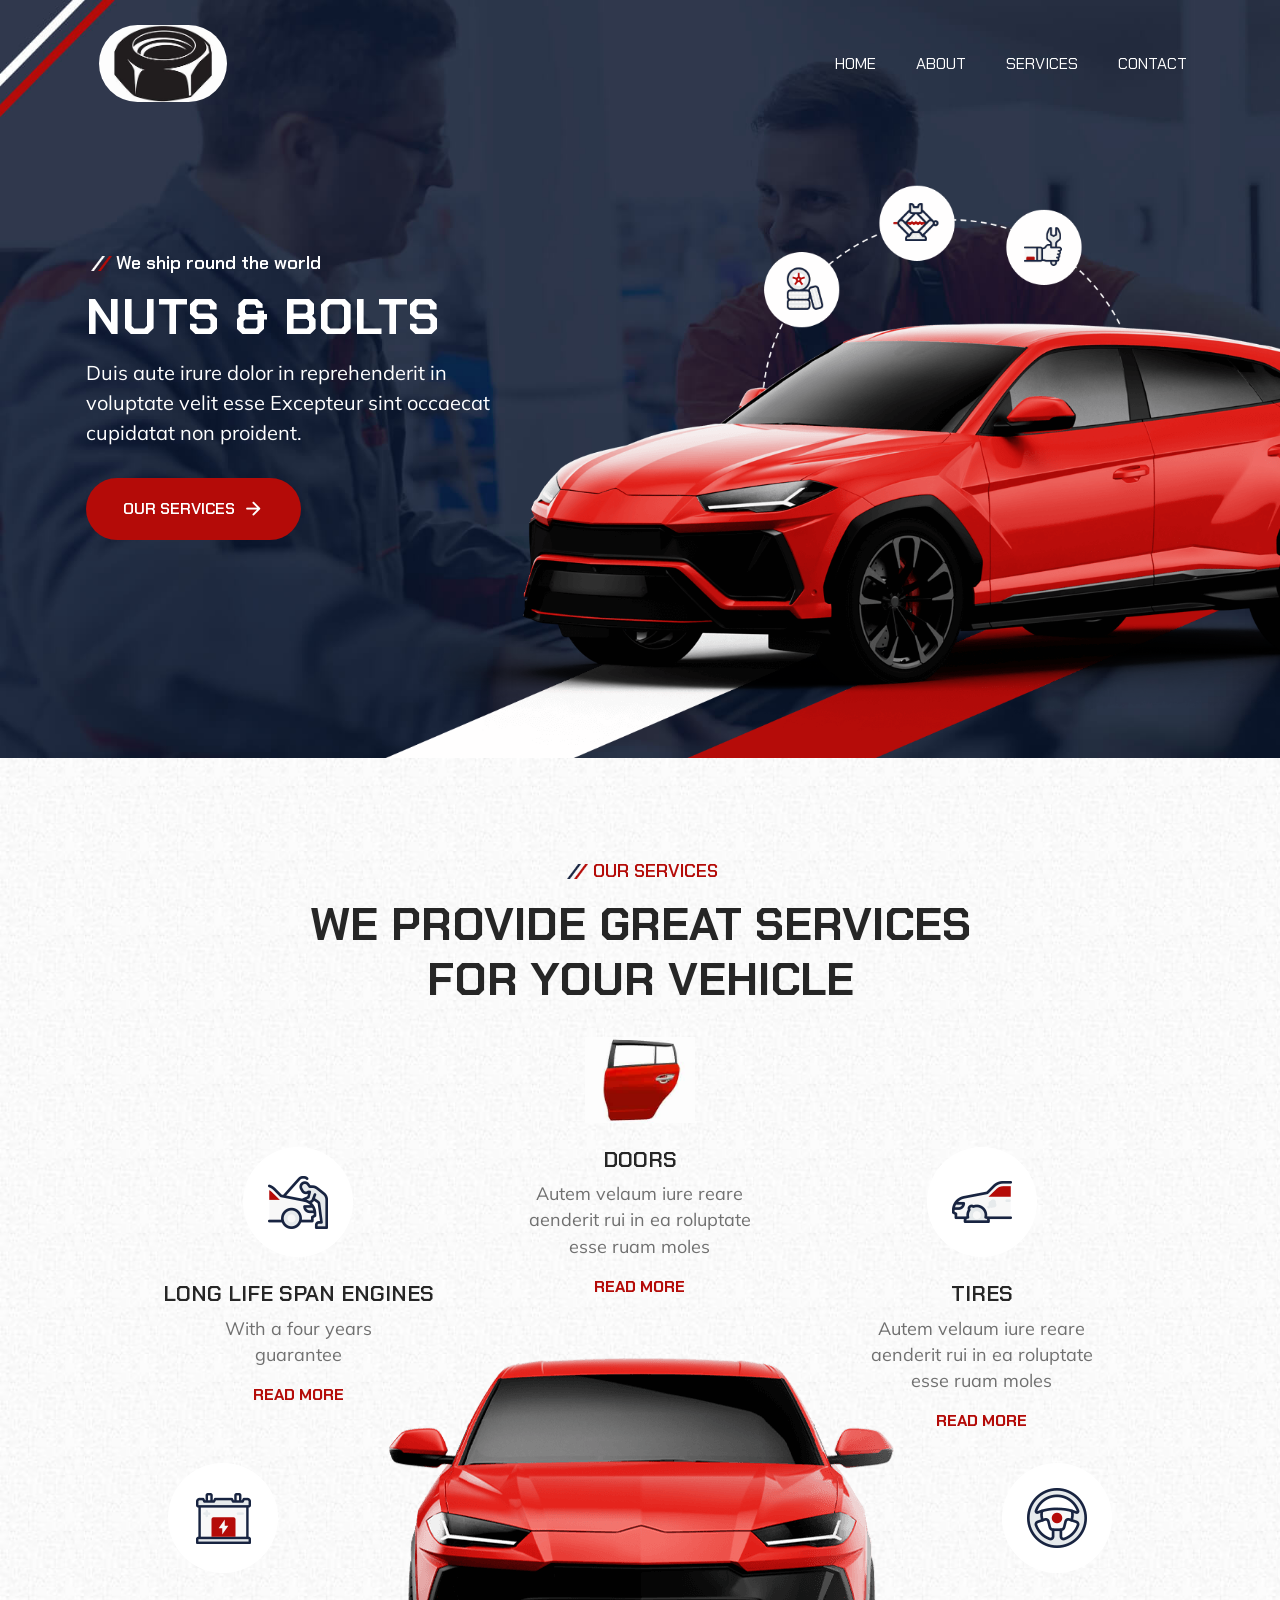
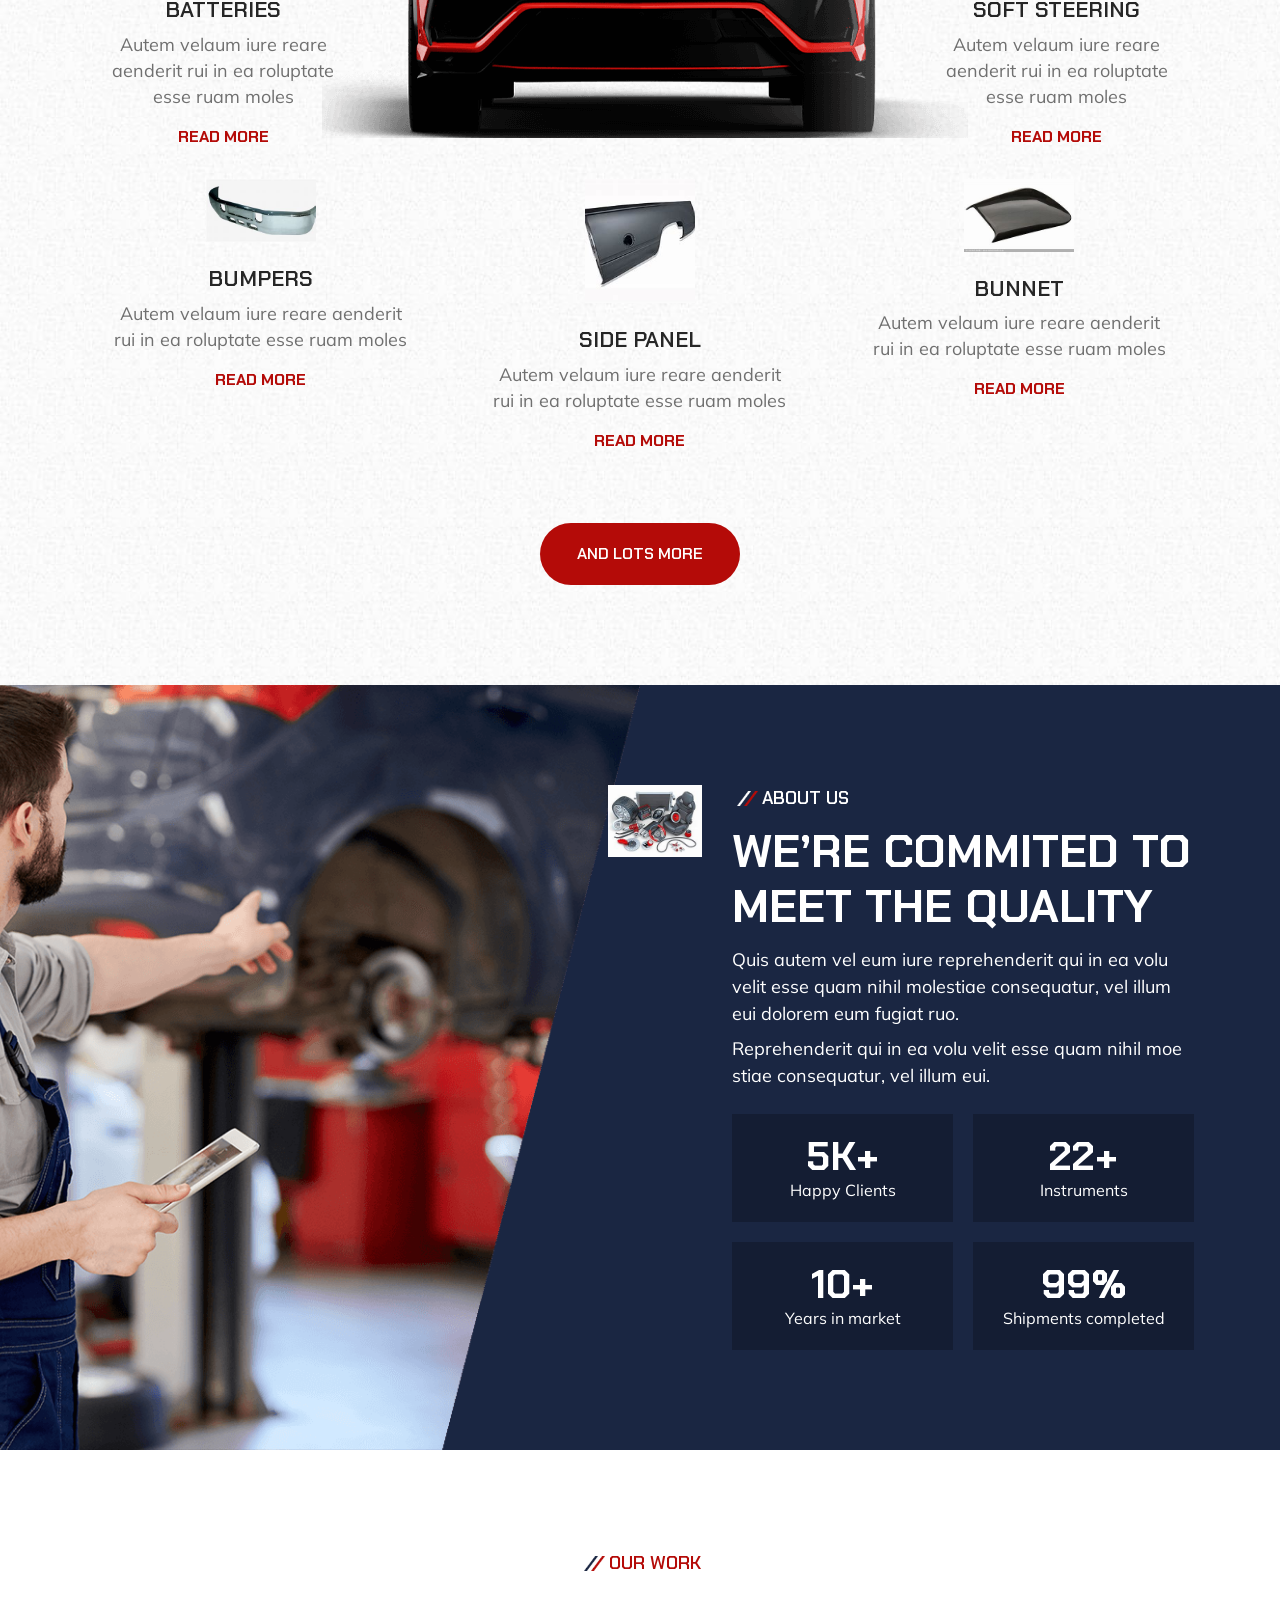
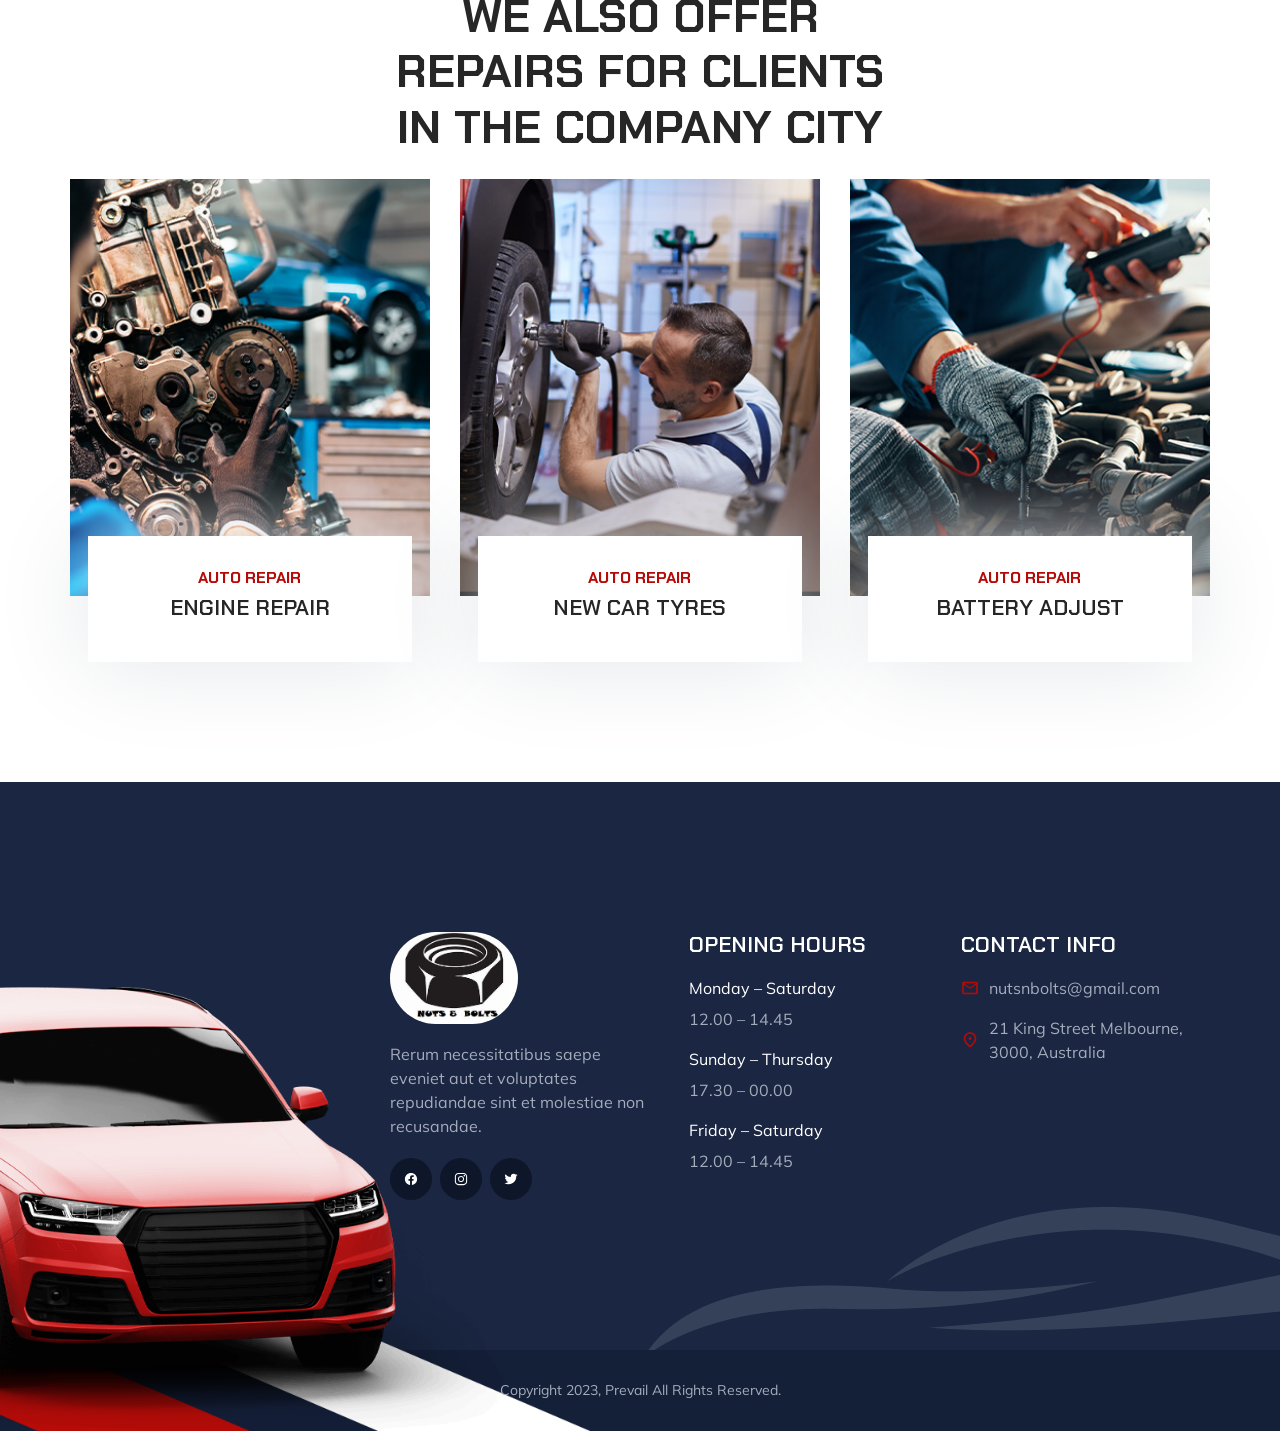
==== index.html @ 9224f27b "site update" ====
<!DOCTYPE html>
<html lang="en">

<head>
  <meta charset="UTF-8">
  <meta http-equiv="X-UA-Compatible" content="IE=edge">
  <meta name="viewport" content="width=device-width, initial-scale=1.0">

  <!-- 
    - primary meta tags
  -->
  <title>Nuts & Bolts</title>
  <meta name="title" content="Autofix - Auto Maintenance & Repair Service">
  <meta name="description" content="This is a vehicle repair html template made by codewithsadee">

  <!-- 
    - favicon
  -->
  <link rel="shortcut icon" href="assets/images/screw.png" type="image/svg+xml">

  <!-- 
    - google font link
  -->
  <link rel="preconnect" href="https://fonts.googleapis.com">
  <link rel="preconnect" href="https://fonts.gstatic.com" crossorigin>
  <link href="https://fonts.googleapis.com/css2?family=Chakra+Petch:wght@400;600;700&family=Mulish&display=swap"
    rel="stylesheet">

  <!-- 
    - material icon font
  -->
  <link rel="stylesheet"
    href="https://fonts.googleapis.com/css2?family=Material+Symbols+Rounded:opsz,wght,FILL,GRAD@40,600,0,0" />

  <!-- 
    - custom css link
  -->
  <link rel="stylesheet" href="./assets/css/style.css">

  <!-- 
    - preload images
  -->
  <link rel="preload" as="image" href="./assets/images/hero-banner.png">
  <link rel="preload" as="image" href="./assets/images/hero-bg.jpg">

</head>

<body>

  <!-- 
    - #HEADER
  -->

  <header class="header">
    <div class="container">

      <a href="#" class="logo">
        <img src="./assets/images/bolt.jfif" width="128" height="63" alt="autofix home">
      </a>

      <nav class="navbar" data-navbar>
        <ul class="navbar-list">

          <li>
            <a href="#" class="navbar-link">Home</a>
          </li>

          <li>
            <a href="#about" class="navbar-link">About</a>
          </li>

          <li>
            <a href="#service-label" class="navbar-link">Services</a>
          </li>

          <li>
            <a href="#contact" class="navbar-link">Contact</a>
          </li>

        </ul>
      </nav>

      <!--<a href="#" class="btn btn-primary">
        <span class="span">Get a Quote</span>

        <span class="material-symbols-rounded">arrow_forward</span>
      </a>-->

      <button class="nav-toggle-btn" aria-label="toggle menu" data-nav-toggler>
        <span class="nav-toggle-icon icon-1"></span>
        <span class="nav-toggle-icon icon-2"></span>
        <span class="nav-toggle-icon icon-3"></span>
      </button>

    </div>
  </header>





  <main>
    <article>

      <!-- 
        - #HERO
      -->

      <section class="hero has-bg-image" aria-label="home" style="background-image: url('./assets/images/hero-bg.jpg')">
        <div class="container">

          <div class="hero-content">

            <p class="section-subtitle :dark">We ship round the world</p>

            <h1 class="h1 section-title">Nuts & Bolts</h1>

            <p class="section-text">
              Duis aute irure dolor in reprehenderit in voluptate velit esse Excepteur sint occaecat cupidatat non
              proident.
            </p>

            <a href="#service-label" class="btn">
              <span class="span">Our Services</span>

              <span class="material-symbols-rounded">arrow_forward</span>
            </a>

          </div>

          <figure class="hero-banner" style="--width: 1228; --height: 789;">
            <img src="./assets/images/hero-banner.png" width="1228" height="789" alt="red motor vehicle"
              class="move-anim">
          </figure>

        </div>
      </section>





      <!-- 
        - #SERVICE
      -->

      <section class="section service has-bg-image" aria-labelledby="service-label"
        style="background-image: url('./assets/images/service-bg.jpg')">
        <div class="container">

          <p class="section-subtitle :light" id="service-label">Our services</p>

          <h2 class="h2 section-title">We Provide Great Services For your Vehicle</h2>

          <ul class="service-list">

            <li>
              <div class="service-card">

                <figure class="card-icon">
                  <img src="./assets/images/services-1.png" width="110" height="110" loading="lazy" alt="Engine Repair">
                </figure>

                <h3 class="h3 card-title">Long life span engines</h3>

                <p class="card-text">
                  With a four years guarantee
                </p>

                <a href="#" class="btn-link">Read more</a>

              </div>
            </li>

            <li>
              <div class="service-card">

                <figure class="card-icon">
                  <img src="./assets/images/door.jfif" width="110" height="110" loading="lazy" alt="Brake Repair">
                </figure>

                <h3 class="h3 card-title">DOORS</h3>

                <p class="card-text">
                  Autem velaum iure reare aenderit rui in ea roluptate esse ruam moles
                </p>

                <a href="#" class="btn-link">Read more</a>

              </div>
            </li>

            <li>
              <div class="service-card">

                <figure class="card-icon">
                  <img src="./assets/images/services-3.png" width="110" height="110" loading="lazy" alt="Tire Repair">
                </figure>

                <h3 class="h3 card-title">Tires</h3>

                <p class="card-text">
                  Autem velaum iure reare aenderit rui in ea roluptate esse ruam moles
                </p>

                <a href="#" class="btn-link">Read more</a>

              </div>
            </li>

            <li>
              <div class="service-card">

                <figure class="card-icon">
                  <img src="./assets/images/services-4.png" width="110" height="110" loading="lazy"
                    alt="Battery Repair">
                </figure>

                <h3 class="h3 card-title">Batteries</h3>

                <p class="card-text">
                  Autem velaum iure reare aenderit rui in ea roluptate esse ruam moles
                </p>

                <a href="#" class="btn-link">Read more</a>

              </div>
            </li>

            <li class="service-banner">
              <img src="./assets/images/services-5.png" width="646" height="380" loading="lazy" alt="Red Car"
                class="move-anim">
            </li>

            <li>
              <div class="service-card">

                <figure class="card-icon">
                  <img src="./assets/images/services-6.png" width="110" height="110" loading="lazy"
                    alt="Steering Repair">
                </figure>

                <h3 class="h3 card-title"> Soft Steering</h3>

                <p class="card-text">
                  Autem velaum iure reare aenderit rui in ea roluptate esse ruam moles
                </p>

                <a href="#" class="btn-link">Read more</a>

              </div>
            </li>
			         <li>
              <div class="service-card">

                <figure class="card-icon">
                  <img src="./assets/images/bumper.jfif" width="110" height="110" loading="lazy" alt="Brake Repair">
                </figure>

                <h3 class="h3 card-title">Bumpers</h3>

                <p class="card-text">
                  Autem velaum iure reare aenderit rui in ea roluptate esse ruam moles
                </p>

                <a href="#" class="btn-link">Read more</a>

              </div>
            </li>
					         <li>
              <div class="service-card">

                <figure class="card-icon">
                  <img src="./assets/images/sidepanel.jfif" width="110" height="110" loading="lazy" alt="Brake Repair">
                </figure>

                <h3 class="h3 card-title">side panel</h3>

                <p class="card-text">
                  Autem velaum iure reare aenderit rui in ea roluptate esse ruam moles
                </p>

                <a href="#" class="btn-link">Read more</a>

              </div>
            </li>
					         <li>
              <div class="service-card">

                <figure class="card-icon">
                  <img src="./assets/images/bunnet.jfif" width="110" height="110" loading="lazy" alt="Brake Repair">
                </figure>

                <h3 class="h3 card-title">Bunnet</h3>

                <p class="card-text">
                  Autem velaum iure reare aenderit rui in ea roluptate esse ruam moles
                </p>

                <a href="#" class="btn-link">Read more</a>

              </div>
            </li>

          </ul>

          <a href="#" class="btn">
            <span class="span">And Lots More</span>

            <!-- <span class="material-symbols-rounded">arrow_forward</span> -->
          </a>

        </div>
      </section>





      <!-- 
        - #ABOUT
      -->

      <section class="section about has-before" aria-labelledby="about-label">
        <div class="container">

          <figure class="about-banner">
            <img src="./assets/images/carp1.jfif" width="540" height="540" loading="lazy"
              alt="vehicle repire equipments" class="w-100">
          </figure>

          <div class="about-content">

            <p class="section-subtitle :dark" id="about">About Us</p>

            <h2 class="h2 section-title">We’re Commited to Meet the quality</h2>

            <p class="section-text">
              Quis autem vel eum iure reprehenderit qui in ea volu velit esse quam nihil molestiae consequatur, vel
              illum eui dolorem eum fugiat ruo.
            </p>

            <p class="section-text">
              Reprehenderit qui in ea volu velit esse quam nihil moe stiae consequatur, vel illum eui.
            </p>

            <ul class="about-list">

              <li class="about-item">
                <p>
                  <strong class="display-1 strong">5K+</strong> Happy Clients
                </p>
              </li>

              <li class="about-item">
                <p>
                  <strong class="display-1 strong">22+</strong> Instruments
                </p>
              </li>

              <li class="about-item">
                <p>
                  <strong class="display-1 strong">10+</strong> Years in market
                </p>
              </li>

              <li class="about-item">
                <p>
                  <strong class="display-1 strong">99%</strong> Shipments completed
                </p>
              </li>

            </ul>

          </div>

        </div>
      </section>





      <!-- 
        - #WORK
      -->

      <section class="section work" aria-labelledby="work-label">
        <div class="container">

          <p class="section-subtitle :light" id="work-label">Our Work</p>
          <h2 class="h2 section-title">We also offer repairs for clients in the company city</h2>
         <!-- <h2 class="h2 section-title">Latest projects we have done</h2>-->

          <ul class="has-scrollbar">

            <li class="scrollbar-item">
              <div class="work-card">

                <figure class="card-banner img-holder" style="--width: 350; --height: 406;">
                  <img src="./assets/images/work-1.jpg" width="350" height="406" loading="lazy" alt="Engine Repair"
                    class="img-cover">
                </figure>

                <div class="card-content">
                  <p class="card-subtitle">Auto Repair</p>

                  <h3 class="h3 card-title">Engine Repair</h3>

                <!--   <a href="#" class="card-btn">
                    <span class="material-symbols-rounded">arrow_forward</span>
                  </a> -->
                </div>

              </div>
            </li>

            <li class="scrollbar-item">
              <div class="work-card">

                <figure class="card-banner img-holder" style="--width: 350; --height: 406;">
                  <img src="./assets/images/work-2.jpg" width="350" height="406" loading="lazy" alt="Car Tyre change"
                    class="img-cover">
                </figure>

                <div class="card-content">
                  <p class="card-subtitle">Auto Repair</p>

                  <h3 class="h3 card-title">New Car Tyres </h3>

                 <!--  <a href="#" class="card-btn">
                    <span class="material-symbols-rounded">arrow_forward</span>
                  </a> -->
                </div>

              </div>
            </li>

            <li class="scrollbar-item">
              <div class="work-card">

                <figure class="card-banner img-holder" style="--width: 350; --height: 406;">
                  <img src="./assets/images/work-3.jpg" width="350" height="406" loading="lazy" alt="Battery Adjust"
                    class="img-cover">
                </figure>

                <div class="card-content">
                  <p class="card-subtitle">Auto Repair</p>

                  <h3 class="h3 card-title">Battery Adjust</h3>

             <!--      <a href="#" class="card-btn">
                    <span class="material-symbols-rounded">arrow_forward</span>
                  </a> -->
                </div>

              </div>
            </li>

          </ul>

        </div>
      </section>

    </article>
  </main>





  <!-- 
    - #FOOTER
  -->

  <footer class="footer" id="contact">

    <div class="footer-top section">
      <div class="container">

        <div class="footer-brand">

          <a href="#" class="logo">
            <img src="./assets/images/bolt2.jfif" width="128" height="63" alt="gnuts n bolts home">
          </a>

          <p class="footer-text">
            Rerum necessitatibus saepe eveniet aut et voluptates repudiandae sint et molestiae non recusandae.
          </p>

          <ul class="social-list">

            <li>
              <a href="#" class="social-link">
                <img src="./assets/images/facebook.svg" alt="facebook">
              </a>
            </li>

            <li>
              <a href="#" class="social-link">
                <img src="./assets/images/instagram.svg" alt="instagram">
              </a>
            </li>

            <li>
              <a href="#" class="social-link">
                <img src="./assets/images/twitter.svg" alt="twitter">
              </a>
            </li>

          </ul>

        </div>

        <ul class="footer-list">

          <li>
            <p class="h3">Opening Hours</p>
          </li>

          <li>
            <p class="p">Monday – Saturday</p>

            <span class="span">12.00 – 14.45</span>
          </li>

          <li>
            <p class="p">Sunday – Thursday</p>

            <span class="span">17.30 – 00.00</span>
          </li>

          <li>
            <p class="p">Friday – Saturday</p>

            <span class="span">12.00 – 14.45</span>
          </li>

        </ul>

        <ul class="footer-list">

          <li>
            <p class="h3">Contact Info</p>
          </li>

          <!--<li>
            <a href="tel:+01234567890" class="footer-link">
              <span class="material-symbols-rounded">call</span>

              <span class="span">+01 2 3456 7890</span>
            </a>
          </li>-->

          <li>
            <a href="mailto:nutsnbolts@gmail.com" class="footer-link">
              <span class="material-symbols-rounded">mail</span>

              <span class="span">nutsnbolts@gmail.com</span>
            </a>
          </li>

          <li>
            <address class="footer-link address">
              <span class="material-symbols-rounded">location_on</span>

              <span class="span">21 King Street Melbourne, 3000, Australia</span>
            </address>
          </li>

        </ul>

      </div>

      <img src="./assets/images/footer-shape-3.png" width="637" height="173" loading="lazy" alt="Shape"
        class="shape shape-3 move-anim">

    </div>

    <div class="footer-bottom">
      <div class="container">

        <p class="copyright">Copyright 2023, Prevail All Rights Reserved.</p>

        <img src="./assets/images/footer-shape-2.png" width="778" height="335" loading="lazy" alt="Shape"
          class="shape shape-2">

        <img src="./assets/images/footer-shape-1.png" width="805" height="652" loading="lazy" alt="Red Car"
          class="shape shape-1 move-anim">

      </div>
    </div>

  </footer>





  <!-- 
    - custom js link
  -->
  <script src="./assets/js/script.js"></script>

</body>

</html>
---- assets/css/style.css ----
/*-----------------------------------*\
  #style.css
\*-----------------------------------*/


:root {

  /**
   * colors
   */

  --international-orange-engineering: hsl(1, 91%, 37%);
  --cadet-blue-creyola: hsl(222, 14%, 69%);
  --oxford-blue-1: hsl(222, 47%, 15%);
  --oxford-blue-2: hsl(222, 44%, 14%);
  --oxford-blue-3: hsl(222, 50%, 11%);
  --sonic-silver: hsl(0, 0%, 44%);
  --space-cadet: hsl(222, 44%, 18%);
  --pastel-pink: hsl(1, 53%, 75%);
  --eerie-black: hsl(0, 0%, 15%);
  --light-gray: hsl(0, 0%, 80%);
  --white: hsl(0, 0%, 100%);

  /**
   * typography
   */

  --ff-chakra-petch: 'Chakra Petch', sans-serif;
  --ff-mulish: 'Mulish', sans-serif;
  
  --fs-1: 3.5rem;
  --fs-2: 3rem;
  --fs-3: 2.4rem;
  --fs-4: 1.8rem;
  --fs-5: 1.4rem;
  --fs-6: 1.2rem;
  
  --fw-400: 400;
  --fw-600: 600;
  --fw-700: 700;

  /**
   * spacing
   */

  --section-padding: 60px;

  /**
   * box shadow
   */

  --shadow: 0px 0px 100px 0px hsl(216, 9%, 90%);

  /**
   * border radius
   */

  --radius-pill: 100px;
  --radius-circle: 50%;

  /**
   * transition
   */

  --transition: 0.25s ease;
  --cubic-out: cubic-bezier(0.05, 0.83, 0.52, 0.97);

}





/*-----------------------------------*\
  #RESET
\*-----------------------------------*/

*,
*::before,
*::after {
  margin: 0;
  padding: 0;
  box-sizing: border-box;
}

li { list-style: none; }

a,
img,
span,
button { display: block; }

a {
  color: inherit;
  text-decoration: none;
}

img { height: auto; }

button {
  background: none;
  border: none;
  font: inherit;
  cursor: pointer;
}

address { font-style: normal; }

html {
  font-family: var(--ff-mulish);
  font-size: 10px;
  scroll-behavior: smooth;
}

body {
  background-color: var(--white);
  color: var(--sonic-silver);
  font-size: 1.6rem;
  line-height: 1.5;
}

:focus-visible { outline-offset: 4px; }

::-webkit-scrollbar { width: 10px; }

::-webkit-scrollbar-track { background-color: hsl(0, 0%, 98%); }

::-webkit-scrollbar-thumb { background-color: hsl(0, 0%, 80%); }

::-webkit-scrollbar-thumb:hover { background-color: hsl(0, 0%, 70%); }



.container { padding-inline: 16px; }

.material-symbols-rounded {
  --fs: 1em;
  font-variation-settings: 'FILL' 0, 'wght' 600, 'GRAD' 0, 'opsz' 40;
  font-size: var(--fs);
  width: 1em;
  overflow: hidden;
}

.has-bg-image {
  background-repeat: no-repeat;
  background-size: cover;
  background-position: left;
}

.section-subtitle {
  max-width: max-content;
  font-family: var(--ff-chakra-petch);
  font-size: var(--fs-5);
  font-weight: var(--fw-600);
  text-transform: uppercase;
  margin-block-end: 12px;
  margin-inline: auto;
}

.section-subtitle::before {
  content: "";
  display: inline-block;
  height: 15px;
  width: 30px;
  margin-block-end: -2px;
  background-repeat: no-repeat;
  background-size: contain;
  background-position: center;
}

.section-subtitle.\:dark { color: var(--white); }

.section-subtitle.\:dark::before { background-image: url('../images/text-bars-light.png'); }

.section-subtitle.\:light { color: var(--international-orange-engineering); }

.section-subtitle.\:light::before { background-image: url('../images/text-bars-dark.png'); }

.section-title { text-align: center; }

.h1,
.h2,
.h3,
.display-1 {
  font-family: var(--ff-chakra-petch);
  font-weight: var(--fw-700);
  text-transform: uppercase;
}

.display-1 { font-size: var(--fs-1); }

.h1 {
  color: var(--white);
  font-size: var(--fs-2);
  line-height: 1.1;
  letter-spacing: 1px;
}

.h2,
.h3 {
  color: var(--eerie-black);
  font-weight: var(--fw-600);
  line-height: 1.2;
}

.h2 { font-size: var(--fs-3); }

.h3 { font-size: var(--fs-4); }

.btn {
  background-color: var(--international-orange-engineering);
  color: var(--white);
  max-width: max-content;
  font-family: var(--ff-chakra-petch);
  font-weight: var(--fw-600);
  text-transform: uppercase;
  display: flex;
  align-items: center;
  gap: 8px;
  padding: 12px 20px;
  border: 1px solid transparent;
  border-radius: var(--radius-pill);
  transition: var(--transition);
  will-change: transform;
}

.btn:is(:hover, :focus-visible) {
  transform: translateY(-5px);
  background-color: var(--oxford-blue-3);
  border-color: var(--white);
}

.move-anim { animation: moving 2s ease-in-out infinite alternate; }

@keyframes moving {
  0% { transform: translateY(0); }
  100% { transform: translateY(10px); }
}

.section { padding-block: var(--section-padding); }

.btn-link {
  font-family: var(--ff-chakra-petch);
  text-transform: uppercase;
  color: var(--international-orange-engineering);
  font-weight: var(--fw-700);
}

.w-100 { width: 100%; }

.img-holder {
  aspect-ratio: var(--width) / var(--height);
  background-color: var(--light-gray);
  overflow: hidden;
}

.img-cover {
  width: 100%;
  height: 100%;
  object-fit: cover;
}

.has-scrollbar {
  display: flex;
  align-items: center;
  gap: 30px;
  overflow-x: auto;
  scroll-snap-type: inline mandatory;
  padding-block-end: 20px;
}

.scrollbar-item {
  min-width: 100%;
  scroll-snap-align: start;
}

.has-scrollbar::-webkit-scrollbar { height: 16px; }

.has-scrollbar::-webkit-scrollbar-track {
  background-color: var(--pastel-pink);
  border-radius: 20px;
}

.has-scrollbar::-webkit-scrollbar-thumb {
  background-color: var(--international-orange-engineering);
  border-radius: 20px;
  border: 3px solid var(--pastel-pink);
}

.has-scrollbar::-webkit-scrollbar-button { width: 15%; }





/*-----------------------------------*\
  #HEADER
\*-----------------------------------*/

.header .btn { display: none; }

.header {
  position: absolute;
  top: 0;
  left: 0;
  width: 100%;
  padding: 40px 15px;
  padding-inline-start: 40px;
  z-index: 4;
}

.header .container {
  display: flex;
  justify-content: space-between;
  align-items: center;
}

.logo img {
  width: 100px;
  border-radius: 50px;

 }

.nav-toggle-icon {
  width: 30px;
  height: 2px;
  background-color: var(--white);
  transition: var(--transition);
}

.nav-toggle-icon:not(:last-child) { margin-block-end: 7px; }

.nav-toggle-btn.active .icon-2 {
  opacity: 0;
  transform: translateX(-10px);
}

.nav-toggle-btn.active .icon-1 { transform: rotate(45deg) translate(8px, 8px); }

.nav-toggle-btn.active .icon-3 { transform: rotate(-45deg) translate(4px, -4px); }

.navbar {
  position: absolute;
  top: 100px;
  right: 30px;
  background-color: var(--international-orange-engineering);
  min-width: max-content;
  width: 30%;
  transform: translateY(20px);
  opacity: 0;
  visibility: hidden;
  transition: 0.25s var(--cubic-out);
  z-index: 2;
}

.navbar.active {
  transform: translateY(0);
  opacity: 1;
  visibility: visible;
  transition-duration: 0.5s;
}

.navbar-link {
  font-family: var(--ff-chakra-petch);
  font-size: var(--fs-5);
  text-transform: uppercase;
  color: var(--white);
  padding: 10px 20px;
  transition: var(--transition);
}

.navbar-link:is(:hover, :focus-visible) {
  background-color: var(--white);
  color: var(--international-orange-engineering);
}




/*-----------------------------------*\
  #HERO
\*-----------------------------------*/

.hero {
  position: relative;
  padding-block-start: calc(var(--section-padding) + 70px);
  text-align: center;
  z-index: 1;
  overflow: hidden;
}

.hero .container {
  display: grid;
  gap: 30px;
}

.hero .section-subtitle { text-transform: unset; }

.hero .section-text {
  color: var(--white);
  margin-block: 14px 18px;
}

.hero .btn { margin-inline: auto; }

.hero-banner { aspect-ratio: var(--width) / var(--height); }

.hero-banner img {
  position: absolute;
  bottom: 0;
  right: 0;
  width: 90%;
  z-index: -1;
}





/*-----------------------------------*\
  #SERVICE
\*-----------------------------------*/

.service-banner { display: none; }

.service { text-align: center; }

.service-list {
  gap: 0;
  margin-block-end: 40px;
}

.service-card .card-icon {
  max-width: max-content;
  margin-inline: auto;
  margin-block-end: 24px;
}

.service-card .card-text {
  line-height: 1.2;
  margin-block: 8px;
}

.service .btn { margin-inline: auto; }





/*-----------------------------------*\
  #ABOUT
\*-----------------------------------*/

.about {
  background-color: var(--space-cadet);
  color: var(--white);
  text-align: center;
}

.about .container {
  display: grid;
  gap: 50px;
}

.about .section-title { color: var(--white); }

.about .section-text:nth-child(3) { margin-block: 12px 8px; }

.about-list {
  display: grid;
  gap: 25px;
  margin-block-start: 25px;
}

.about-item {
  background-color: var(--oxford-blue-2);
  padding: 40px 20px;
  transition: var(--transition);
}

.about-item:hover {
  background-color: var(--international-orange-engineering);
  transform: translateY(-8px);
}

.about-item .strong {
  display: block;
  line-height: 1.1;
}





/*-----------------------------------*\
  #WORK
\*-----------------------------------*/

.work .container { padding-inline: 0; }

.work .section-title { margin-block-end: 24px; }

.work-card { position: relative; }

.work-card .card-content {
  background-color: var(--white);
  max-width: 90%;
  padding: 30px 10px;
  margin-block-start: -60px;
  margin-inline: auto;
  position: relative;
  text-align: center;
  box-shadow: var(--shadow);
}

.work-card .card-subtitle {
  font-family: var(--ff-chakra-petch);
  text-transform: uppercase;
  color: var(--international-orange-engineering);
  font-weight: var(--fw-700);
  margin-block-end: 5px;
}

.work-card .card-title { margin-block-end: 10px; }

.work-card .card-btn {
  background-color: var(--international-orange-engineering);
  color: var(--white);
  font-size: 2rem;
  margin-inline: auto;
  width: 38px;
  height: 38px;
  display: grid;
  place-items: center;
  border-radius: var(--radius-circle);
}





/*-----------------------------------*\
  #FOOTER
\*-----------------------------------*/

.footer { color: var(--cadet-blue-creyola); }

.footer .shape { display: none; }

.footer-top { background-color: var(--space-cadet); }

.footer-top .container {
  display: grid;
  gap: 40px;
}

.footer-text { margin-block: 18px 20px; }

.social-list {
  display: flex;
  gap: 8px;
}

.social-link {
  background-color: var(--oxford-blue-3);
  padding: 14px;
  border-radius: var(--radius-circle);
  transition: var(--transition);
}

.social-link:is(:hover, :focus-visible) {
  background-color: var(--international-orange-engineering);
  transform: translateY(-5px);
}

.footer .h3 {
  color: var(--white);
  margin-block-end: 18px;
}

.footer-list .p {
  color: var(--white);
  font-weight: var(--fw-400);
  margin-block-end: 7px;
}

.footer-list li:not(:first-child) { margin-block-start: 16px; }

.footer-link {
  display: flex;
  align-items: center;
  gap: 10px;
}

.footer-link:is(:hover, :focus-visible) { color: var(--international-orange-engineering); }

.footer-link .material-symbols-rounded {
  flex-shrink: 0;
  font-size: 1.8rem;
  color: var(--international-orange-engineering);
}

.footer-bottom {
  background-color: var(--oxford-blue-1);
  padding-block: 20px;
}

.copyright {
  text-align: center;
  font-size: var(--fs-6);
}





/*-----------------------------------*\
  #MEDIA QUERIES
\*-----------------------------------*/

/**
 * responsive for large than 575px screen
 */

@media (min-width: 575px) {

  /**
   * CUSTOM PROPERTY
   */

  :root {

    /**
     * typography
     */

    --fs-2: 4rem;
    --fs-3: 2.8rem;
    --fs-4: 2rem;

  }



  /**
   * REUSED STYLE
   */

  .container {
    max-width: 540px;
    width: 100%;
    margin-inline: auto;
  }

  .section-subtitle { --fs-5: 1.6rem; }

  .h2 { font-weight: var(--fw-700); }



  /**
   * HERO
   */

  .hero .container { max-width: unset; }

  .hero-content {
    max-width: 520px;
    margin-inline: auto;
  }

  .hero .section-text { font-size: 1.8rem; }



  /**
   * SERVICE
   */

  .service .section-title { margin-block-end: 30px; }

  .service-list {
    display: grid;
    grid-template-columns: 1fr 1fr;
    gap: 30px;
    margin-block-end: 40px;
  }

  

  /**
   * ABOUT
   */

  .about-list {
    grid-template-columns: 1fr 1fr;
    gap: 20px;
  }

  .about-item { padding-block: 20px; }



  /**
   * WORK
   */

  .scrollbar-item { min-width: calc(50% - 15px); }



  /**
   * FOOTER
   */

  .footer-top {
    position: relative;
    overflow: hidden;
  }

  .footer-top .container { grid-template-columns: 1fr 1fr; }

  .footer .shape-3 {
    display: block;
    position: absolute;
    bottom: -30px;
    right: 0;
  }

}





/**
 * responsive for large than 768px screen
 */

@media (min-width: 768px) {

  /**
   * CUSTOM PROPERTY
   */

  :root {

    /**
     * typography
     */

    --fs-1: 4rem;
    --fs-2: 5rem;
    --fs-3: 3.4rem;

  }



  /**
   * REUSED STYLE
   */

  .container,
  .hero-content { max-width: 720px; }

  .btn { padding: 16px 32px; }

  .section-subtitle { --fs-5: 1.8rem; }

  .section-title:not(.h1) {
    max-width: 500px;
    margin-inline: auto;
  }



  /**
   * HERO
   */

  .hero { --section-padding: 120px; }

  .hero .section-text { margin-block-end: 30px; }



  /**
   * SERVICE
   */

  .service-banner {
    display: block;
    position: relative;
  }

  .service-list { grid-template-columns: repeat(3, 1fr); }

  .service-banner img {
    position: absolute;
    top: 0;
    left: -25%;
    margin-block-start: 15%;
    width: 150%;
    transform-origin: top;
  }



  /**
   * ABOUT
   */
   
  .about-banner { max-width: max-content; }

  .about-banner,
  .about .section-text { margin-inline: auto; }

  .about .section-text { max-width: 520px; }



  /**
   * FOOTER
   */

  .footer-top .container { grid-template-columns: 1fr 0.9fr 0.9fr; }

  .copyright { --fs-6: 1.4rem; }

}





/**
 * responsive for large than 992px screen
 */

@media (min-width: 992px) {

  /**
   * CUSTOM PROPERTY
   */

  :root {

    /**
     * typography
     */

    --fs-2: 4.4rem;
    --fs-3: 3.8rem;
    --fs-4: 2.2rem;

    /**
     * spacing
     */

    --section-padding: 100px;

  }



  /**
   * REUSED STYLE
   */

  .container { max-width: 960px; }

  .section-text,
  .card-text { font-size: 1.8rem; }



  /**
   * HEADER
   */

  .nav-toggle-btn { display: none; }

  .header .container { gap: 30px; }

  .navbar,
  .navbar.active {
    all: unset;
    display: block;
    margin-inline-start: auto;
  }

  .navbar-list { display: flex; }

  .navbar-link {
    position: relative;
    font-size: unset;
  }

  .navbar-link:is(:hover, :focus-visible) {
    background: none;
    color: var(--white);
  }

  .navbar-link::after {
    content: url("../images/nav-before-img.png");
    position: absolute;
    bottom: -8px;
    left: 50%;
    transform: translateX(-50%);
    opacity: 0;
  }

  .navbar-link:is(:hover, :focus-visible)::after { opacity: 1; }

  .header .btn {
    display: flex;
    padding: 12px 24px;
    font-size: var(--fs-5);
  }



  /**
   * HERO
   */

  .hero {
    text-align: left;
    padding-block-end: 80px;
  }

  .hero .container {
    max-width: 960px;
    grid-template-columns: 1fr 1fr;
  }

  .hero :is(.section-subtitle, .btn) { margin-inline: 0; }

  .hero .section-title { text-align: left; }

  .hero-banner img { width: 55%; }



  /**
   * SERVICE
   */

  .service-card .card-text {
    padding-inline: 25px;
    line-height: 1.45;
    margin-block-end: 15px;
  }

  .service-list li:nth-child(-2n+3) { margin-block-start: 90px; }

  .service-list li:nth-child(4) { margin-inline-end: 60px; }

  .service-list li:nth-child(6) { margin-inline-start: 60px; }

  .service-banner img {
    left: -55%;
    margin-block-start: -30%;
    width: 210%;
  }



  /**
   * ABOUT
   */

  .about {
    position: relative;
    z-index: 1;
  }

  .about,
  .about .section-title { text-align: left; }

  .about .container {
    grid-template-columns: 1fr 0.75fr;
    gap: 30px;
  }

  .about .section-subtitle { margin-inline: 0; }

  .about-banner,
  .about-banner .w-100 { margin-inline: auto 0; }

  .about-banner .w-100 { width: 40%; }

  .about-item { text-align: center; }

  .about::before {
    content: "";
    position: absolute;
    top: 0;
    left: 0;
    width: 50%;
    height: 100%;
    background-image: url('../images/about-abs-banner.png');
    background-repeat: no-repeat;
    background-size: cover;
    background-position: right;
    z-index: -1;
  }



  /**
   * WORK
   */

  .has-scrollbar { overflow-x: visible; }

  .scrollbar-item { min-width: calc(33.33% - 20px); }

}





/**
 * responsive for large than 1200px screen
 */

@media (min-width: 1200px) {

  /**
   * CUSTOM PROPERTY
   */

  :root {

    /**
     * typography
     */

    --fs-2: 5rem;
    --fs-3: 4.6rem;

  }



  /**
   * REUSED STYLE
   */

  .container,
  .hero .container { max-width: 1140px; }

  .btn { padding: 18px 36px; }

  .btn .material-symbols-rounded { --fs: 1.3em; }



  /**
   * HEADER
   */

  .header { padding-block: 25px; }

  .logo img { width: 128px; }

  .header .btn {
    font-size: unset;
    padding-block: 15px;
  }



  /**
   * HERO
   */

  .hero { padding-block: 250px 180px; }

  .hero .container { grid-template-columns: 1fr 0.9fr; }

  .hero .section-text {
    font-size: 2rem;
    padding-inline-end: 120px;
  }

  .hero-banner img { width: 70%; }



  /**
   * SERVICE
   */

  .service .section-title { max-width: 700px; }

  .service-list { margin-block-end: 70px; }

  .service-list li:nth-child(2) .card-text {
    padding-inline: 50px;
  }

  .service-list li:nth-child(-2n+3) {
    margin-block-start: 110px;
  }

  .service-list li:is(:nth-child(1), :nth-child(6)) {
    margin-inline-start: 75px;
  }

  .service-list li:is(:nth-child(3), :nth-child(4)) {
    margin-inline-end: 75px;
  }

  .service-banner img {
    width: max-content;
    left: -41%;
  }



  /**
   * WORK
   */

  .work-card .card-btn {
    font-size: 2.4rem;
    width: 55px;
    height: 55px;
  }



  /**
   * FOOTER
   */

  .footer-top { padding-block: 150px; }

  .footer-top .container { padding-inline-start: 25%; }

  .footer-bottom {
    position: relative;
    padding-block: 30px;
    z-index: 1;
  }

  .footer :is(.shape-1, .shape-2) {
    display: block;
    position: absolute;
    bottom: 0;
    width: 50%;
    pointer-events: none;
    z-index: -1;
  }

  .footer .shape-1 { left: -100px; }

  .footer .shape-2 { left: -50px; }

}





/**
 * responsive for large than 1400px screen
 */

@media (min-width: 1400px) {

  /**
   * CUSTOM PROPERTY
   */

  :root {

    /**
     * typography
     */

    --fs-2: 6rem;

    /**
     * spacing
     */

    --section-padding: 140px;

  }



  /**
   * REUSED STYLE
   */

  :is(.header, .hero) .container { max-width: 1280px; }

  .section-subtitle::before {
    height: 20px;
    margin-inline-end: 5px;
  }



  /**
   * HEADER
   */

  .header .btn { padding: 18px 36px; }



  /**
   * HERO
   */

  .hero { padding-block: 280px; }

  .hero .section-text { padding-inline-end: 90px; }

  .hero-banner img { width: 75%; }



  /**
   * ABOUT
   */

  .about::before { width: 55%; }

  .about-banner .w-100 { width: 50%; }



  /**
   * FOOTER
   */

  .footer-top .container { padding-inline-start: 20%; }

}
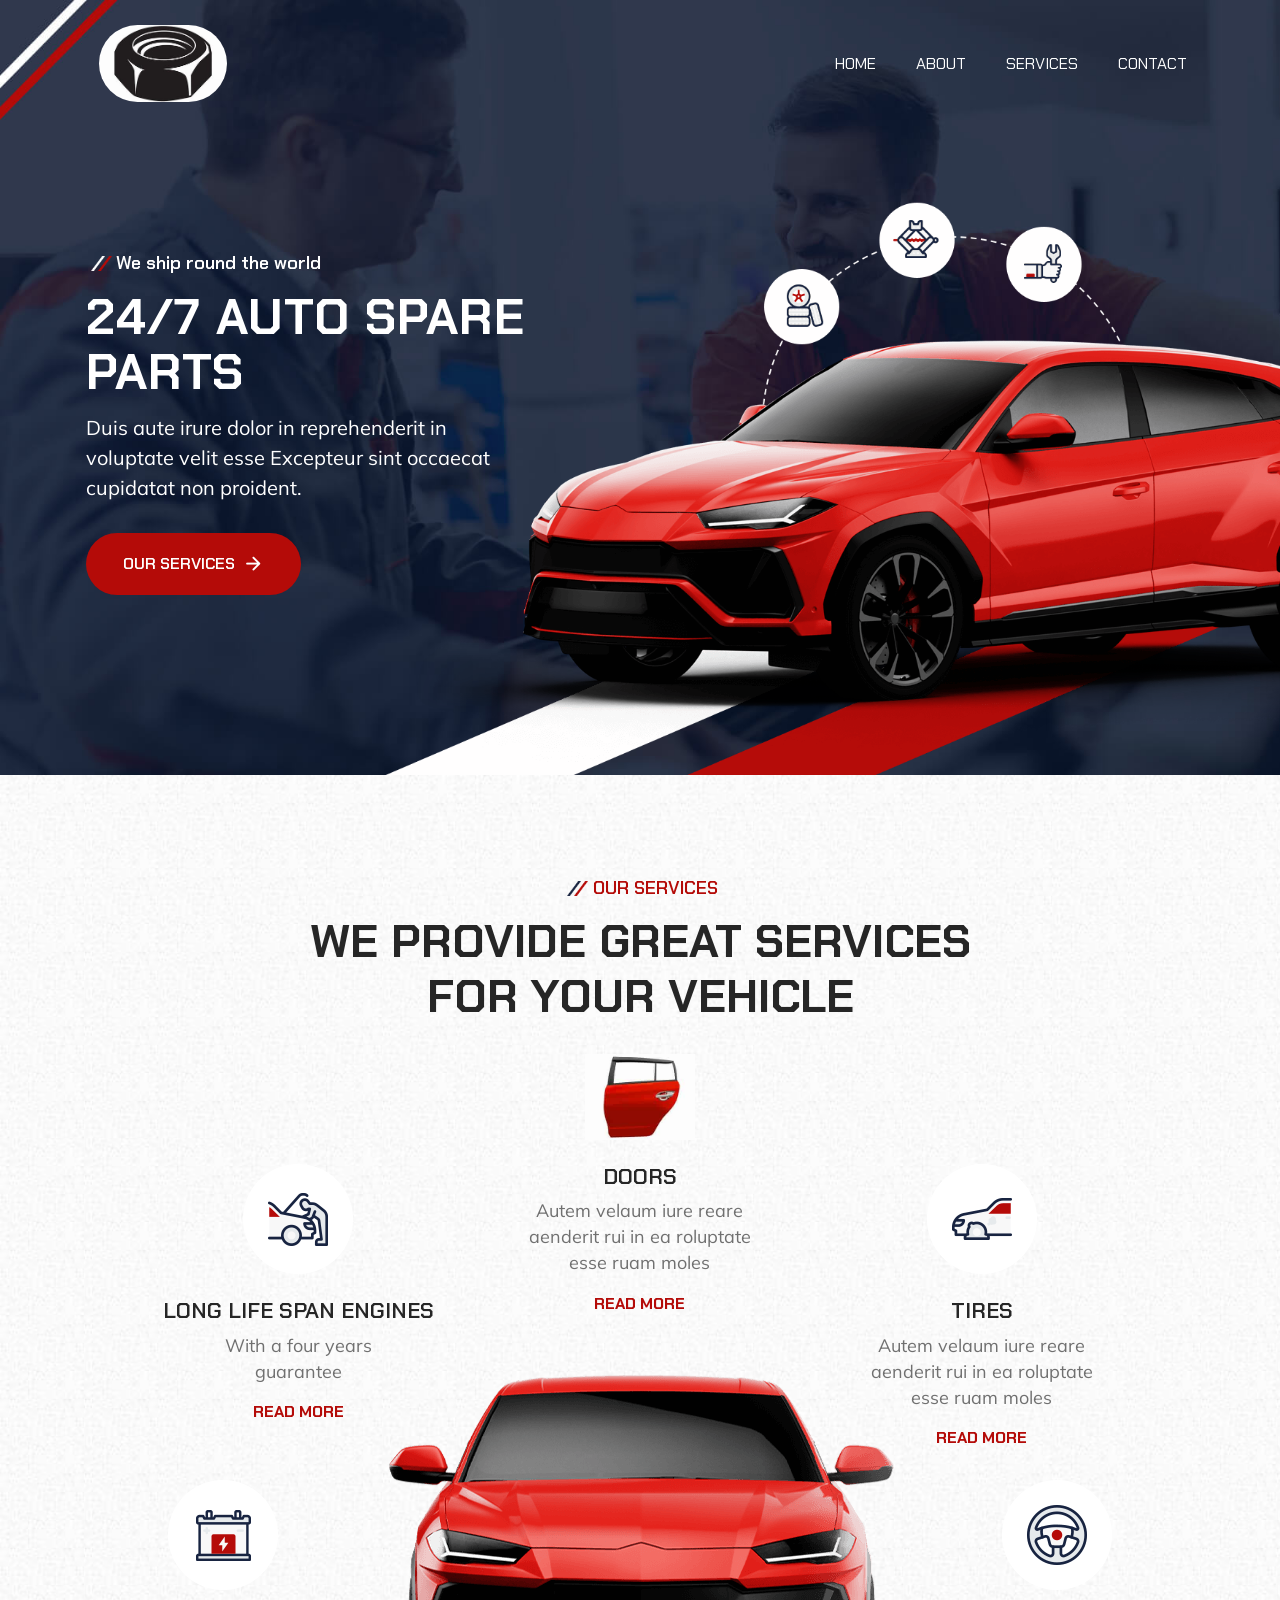
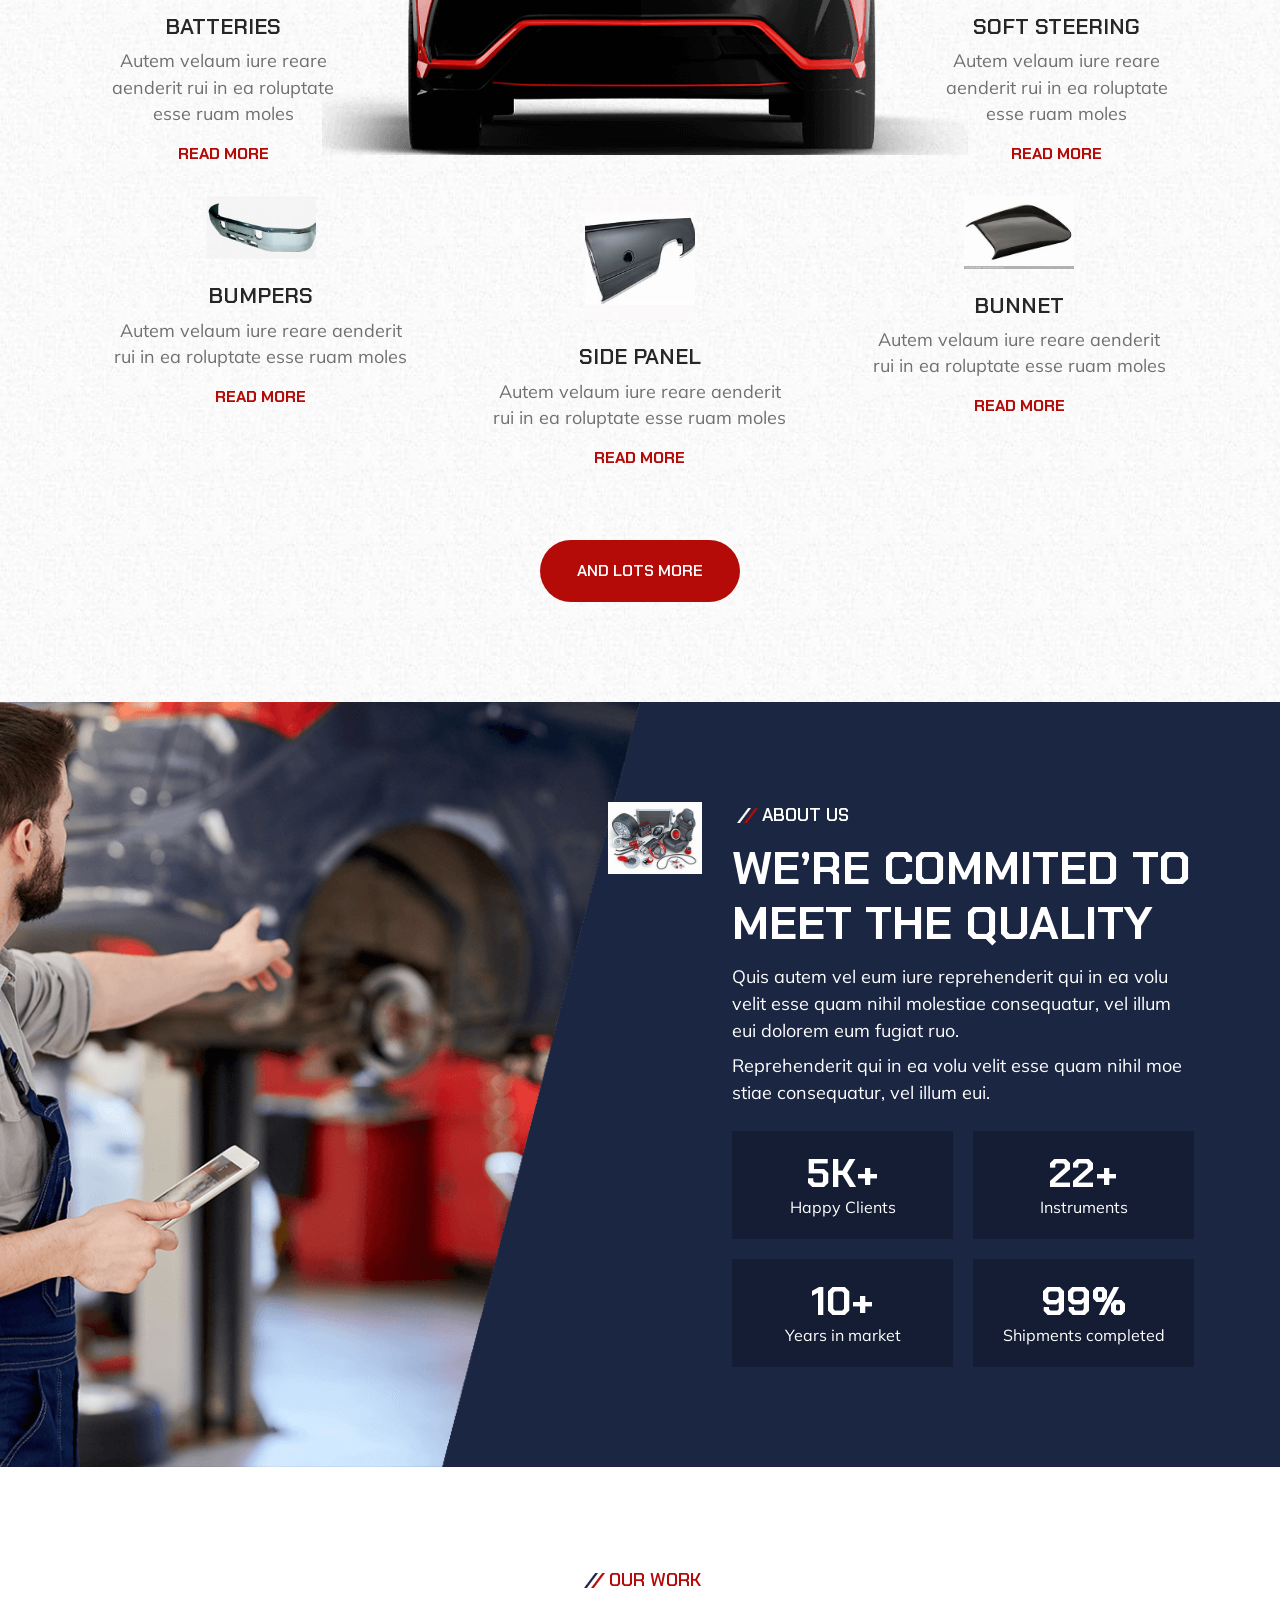
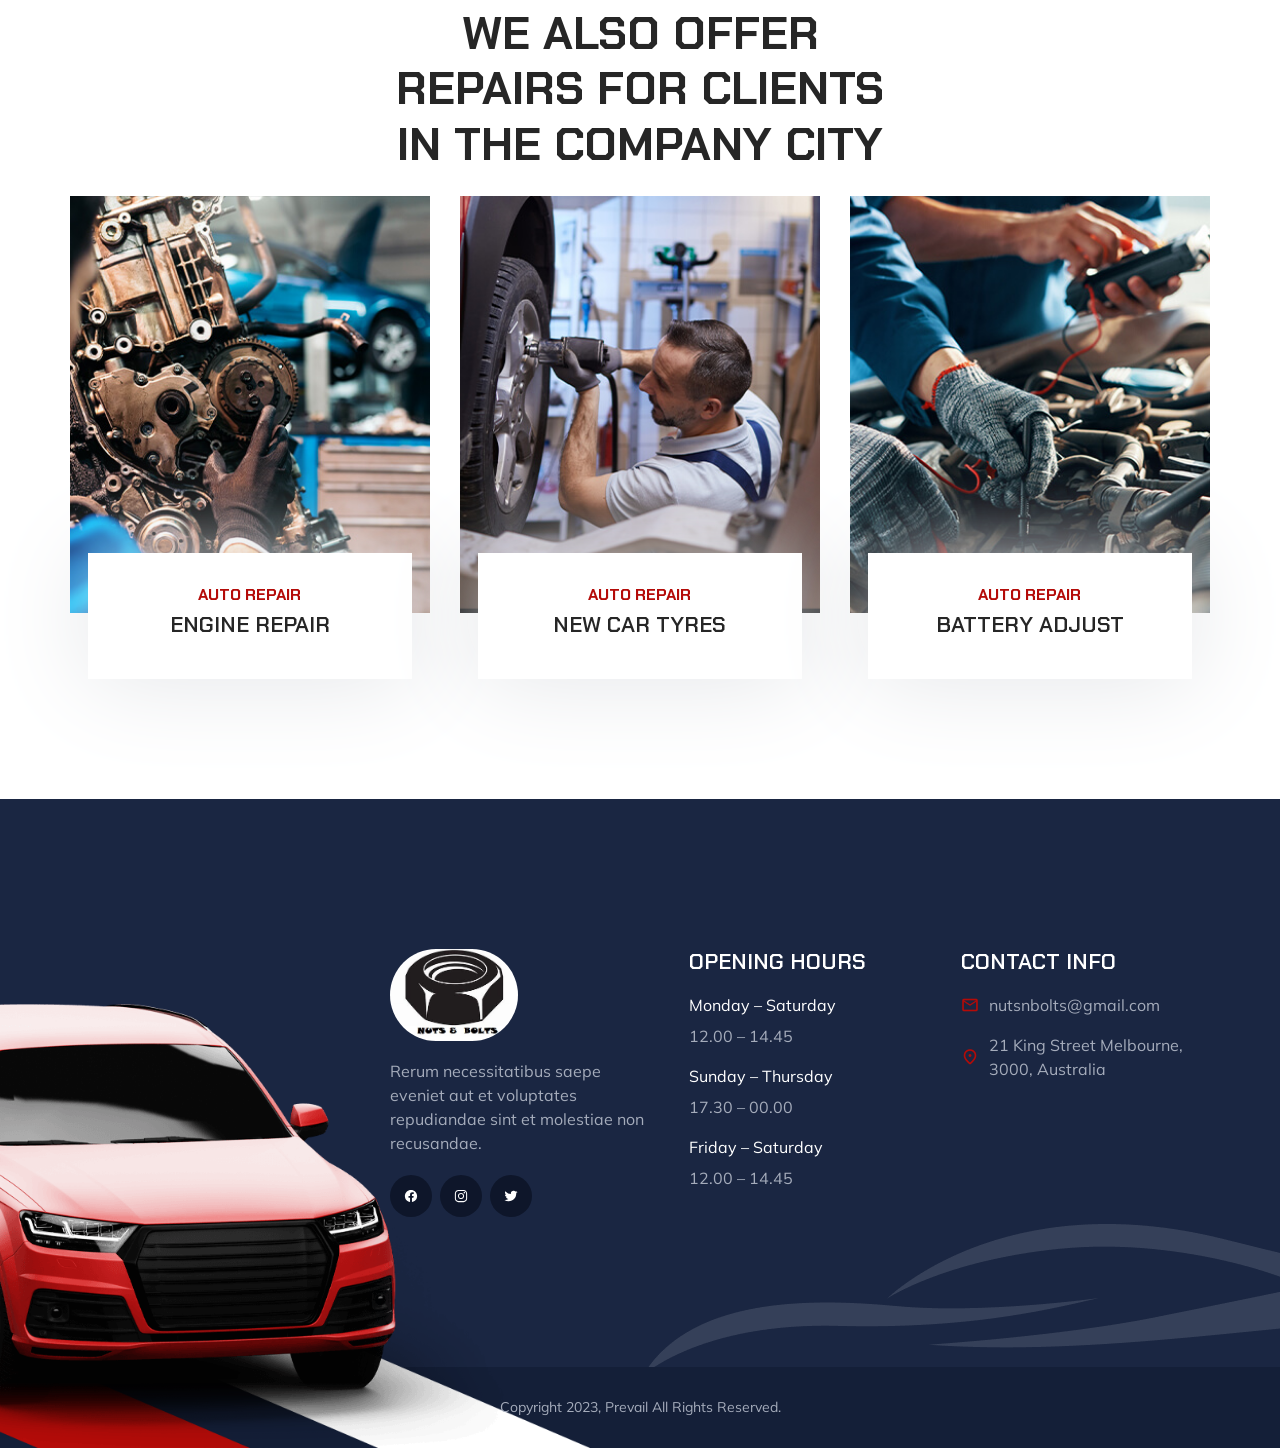
==== commit b4a55703: "update name" ====
--- a/index.html
+++ b/index.html
@@ -9,7 +9,7 @@
   <!-- 
     - primary meta tags
   -->
-  <title>Nuts & Bolts</title>
+  <title>24/7 auto spare parts</title>
   <meta name="title" content="Autofix - Auto Maintenance & Repair Service">
   <meta name="description" content="This is a vehicle repair html template made by codewithsadee">
 
@@ -113,7 +113,7 @@
 
             <p class="section-subtitle :dark">We ship round the world</p>
 
-            <h1 class="h1 section-title">Nuts & Bolts</h1>
+            <h1 class="h1 section-title">24/7 Auto Spare Parts</h1>
 
             <p class="section-text">
               Duis aute irure dolor in reprehenderit in voluptate velit esse Excepteur sint occaecat cupidatat non
